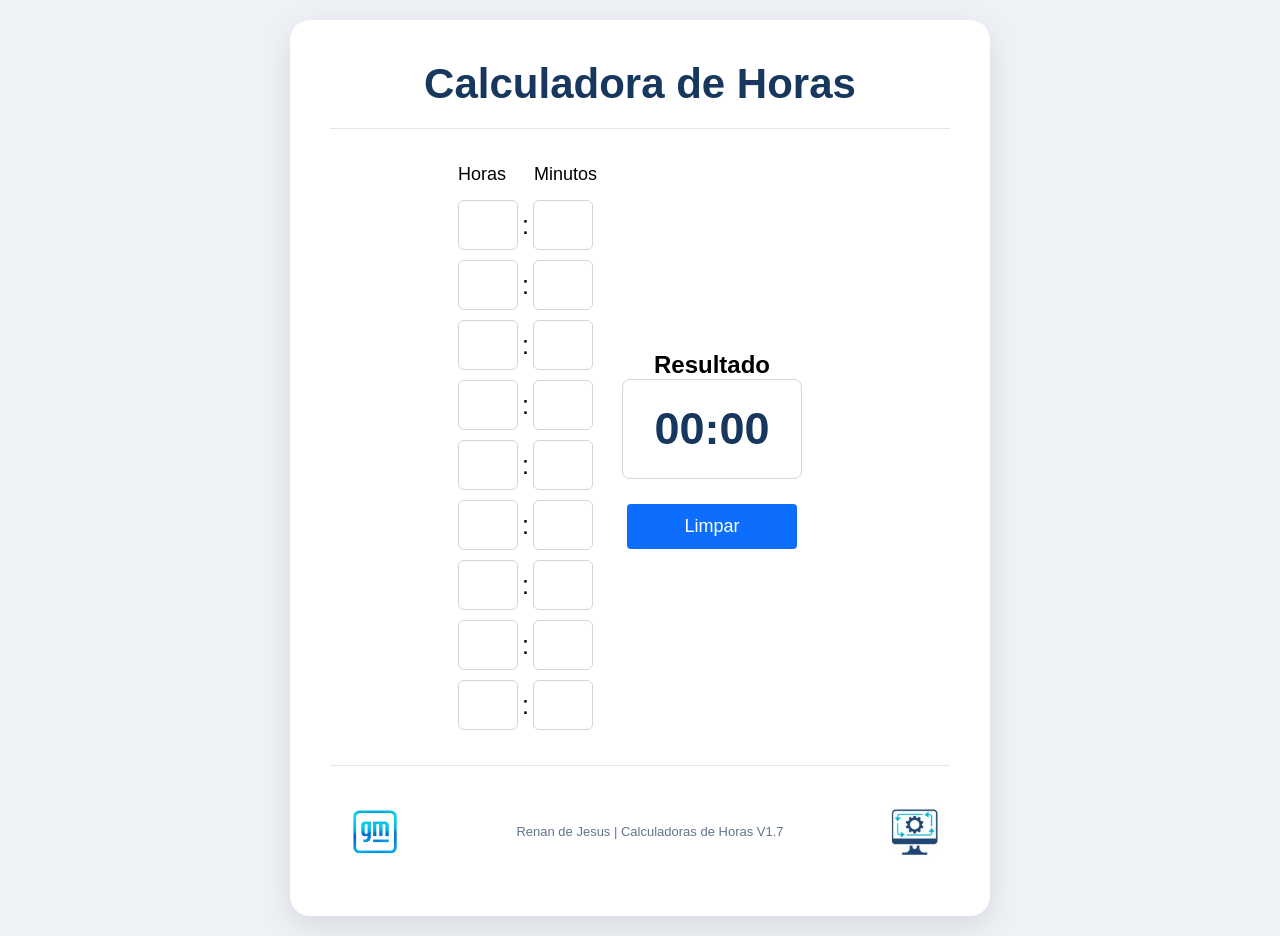
==== index.html @ 8ca66062 "Versão 1.7 Calculadora de Horas" ====
<!DOCTYPE html>
<html lang="pt-BR">

<head>
    <meta charset="UTF-8">
    <meta name="viewport" content="width=device-width, initial-scale=1.0">
    <title>Calculadora de Horas</title>

    <link rel="stylesheet" href="style.css">
</head>

<body>

    <main class="container">

        <div class="card-calculadora">

            <!-- TÍTULO -->
            <div class="card-header">
                <h1>Calculadora de Horas</h1>
            </div>

            <!-- CONTEÚDO -->
            <div class="conteudo-calculadora">

                <!-- ENTRADAS -->
                <div class="inputs">

                    <div class="cabecalho">
                        <span>Horas</span>
                        <span>Minutos</span>
                    </div>

                    <div class="linha">
                        <input type="number" class="hora">
                        <span>:</span>
                        <input type="number" class="minuto">
                    </div>

                    <div class="linha">
                        <input type="number" class="hora">
                        <span>:</span>
                        <input type="number" class="minuto">
                    </div>

                    <div class="linha">
                        <input type="number" class="hora">
                        <span>:</span>
                        <input type="number" class="minuto">
                    </div>

                    <div class="linha">
                        <input type="number" class="hora">
                        <span>:</span>
                        <input type="number" class="minuto">
                    </div>

                    <div class="linha">
                        <input type="number" class="hora">
                        <span>:</span>
                        <input type="number" class="minuto">
                    </div>

                    <div class="linha">
                        <input type="number" class="hora">
                        <span>:</span>
                        <input type="number" class="minuto">
                    </div>

                    <div class="linha">
                        <input type="number" class="hora">
                        <span>:</span>
                        <input type="number" class="minuto">
                    </div>

                    <div class="linha">
                        <input type="number" class="hora">
                        <span>:</span>
                        <input type="number" class="minuto">
                    </div>

                    <div class="linha">
                        <input type="number" class="hora">
                        <span>:</span>
                        <input type="number" class="minuto">
                    </div>

                </div>

                <!-- RESULTADO -->
                <div class="resultado-container">

                    <h2>Resultado</h2>

                    <div id="resultado">
                        00:00
                    </div>

                    <button id="btnLimpar">
                        Limpar
                    </button>

                </div>

            </div>



            <!-- ASSINATURA -->
            <div class="assinatura">

                <img src="assets/logo-gm.png" alt="Logo GM" class="logo-gm">

                <span>
                 Renan de Jesus | Calculadoras de Horas V1.7
                </span>

                <img src="assets/logo-manutencao.png" alt="Logo Manutenção" class="logo-manutencao">

            </div>

    </main>

    <script src="script.js"></script>

</body>

</html>
---- style.css ----
*{
    margin:0;
    padding:0;
    box-sizing:border-box;
}

body{
    font-family:'Segoe UI', sans-serif;
    background:#eef2f7;

}
header{
    background:#ffffff;
    padding:20px;
    text-align:center;
    box-shadow:0 2px 10px rgba(0,0,0,.08);
}

header h1{
    color:#17375e;
    font-size:48px;
    font-weight:700;
}

.cabecalho{
    display:flex;
    justify-content:center;
    gap:28px;

    margin-bottom:15px;

    font-size:18px;
    font-weight:500;
}


.linha{
    display:flex;
    align-items:center;
    gap:4px;
    margin-bottom:10px;
}

.linha input{
    width:60px;
    height:50px;
    text-align:center;
    font-size:22px;
    border:1px solid #d1d5db;
    border-radius:6px;
}

.linha span{
    font-size:25px;
}

.inputs{
    width:auto;
    margin-right:0;
}

.resultado-container{
    width:220px;

    display:flex;
    flex-direction:column;
    align-items:center;

    margin-top:187px;
}
.resultado-container h2{
    margin: left -20px;
}

#resultado{
    width:180px;
    height:100px;
    background:white;
    border:1px solid #d1d5db;
    border-radius:8px;

    display:flex;
    justify-content:center;
    align-items:center;

    font-size:45px;
    font-weight:bold;
    color:#17375e;

    margin-bottom:25px;
}
#btnLimpar{
    width:170px;
    height:45px;
    border:none;
    background:#0d6efd;
    color:white;
    font-size:18px;
    cursor:pointer;
    border-radius:4px;
}

#btnLimpar:hover{
    background:#0b5ed7;
}

.conteudo-calculadora{
    display:flex;
    justify-content:center;
    align-items:flex-start;

    gap:5px;
}

.card-header{
    text-align:center;

    margin-bottom:35px;
    padding-bottom:20px;

    border-bottom:1px solid #e5e7eb;
}

.card-header h1{
    color:#17375e;
    font-size:42px;
    font-weight:700;
}
.card-calculadora{
    background:#ffffff;

    width:700px;

    border-radius:20px;

    padding:40px;

    box-shadow:0 10px 30px rgba(0,0,0,.10);
}

.inputs{
    margin-right:0px;
}

.container{
    display:flex;
    justify-content:center;
    align-items:center;

    min-height:100vh;

    padding:20px;
}

.assinatura{
    width:100%;

    display:flex;
    justify-content:space-between;
    align-items:center;

    margin-top:25px;
    padding-top:20px;

    border-top:1px solid #e5e7eb;

    color:#64748b;
    font-size:13px;
}

.logo-rodape{

    width:60px;
    height:60px;
    object-fit:contain;
}

.logo-gm{

    width:90px;
    height:90px;        
    object-fit:contain;

}

.logo-manutencao{

    width:70px;
    height:70px;        
    object-fit:contain;

}
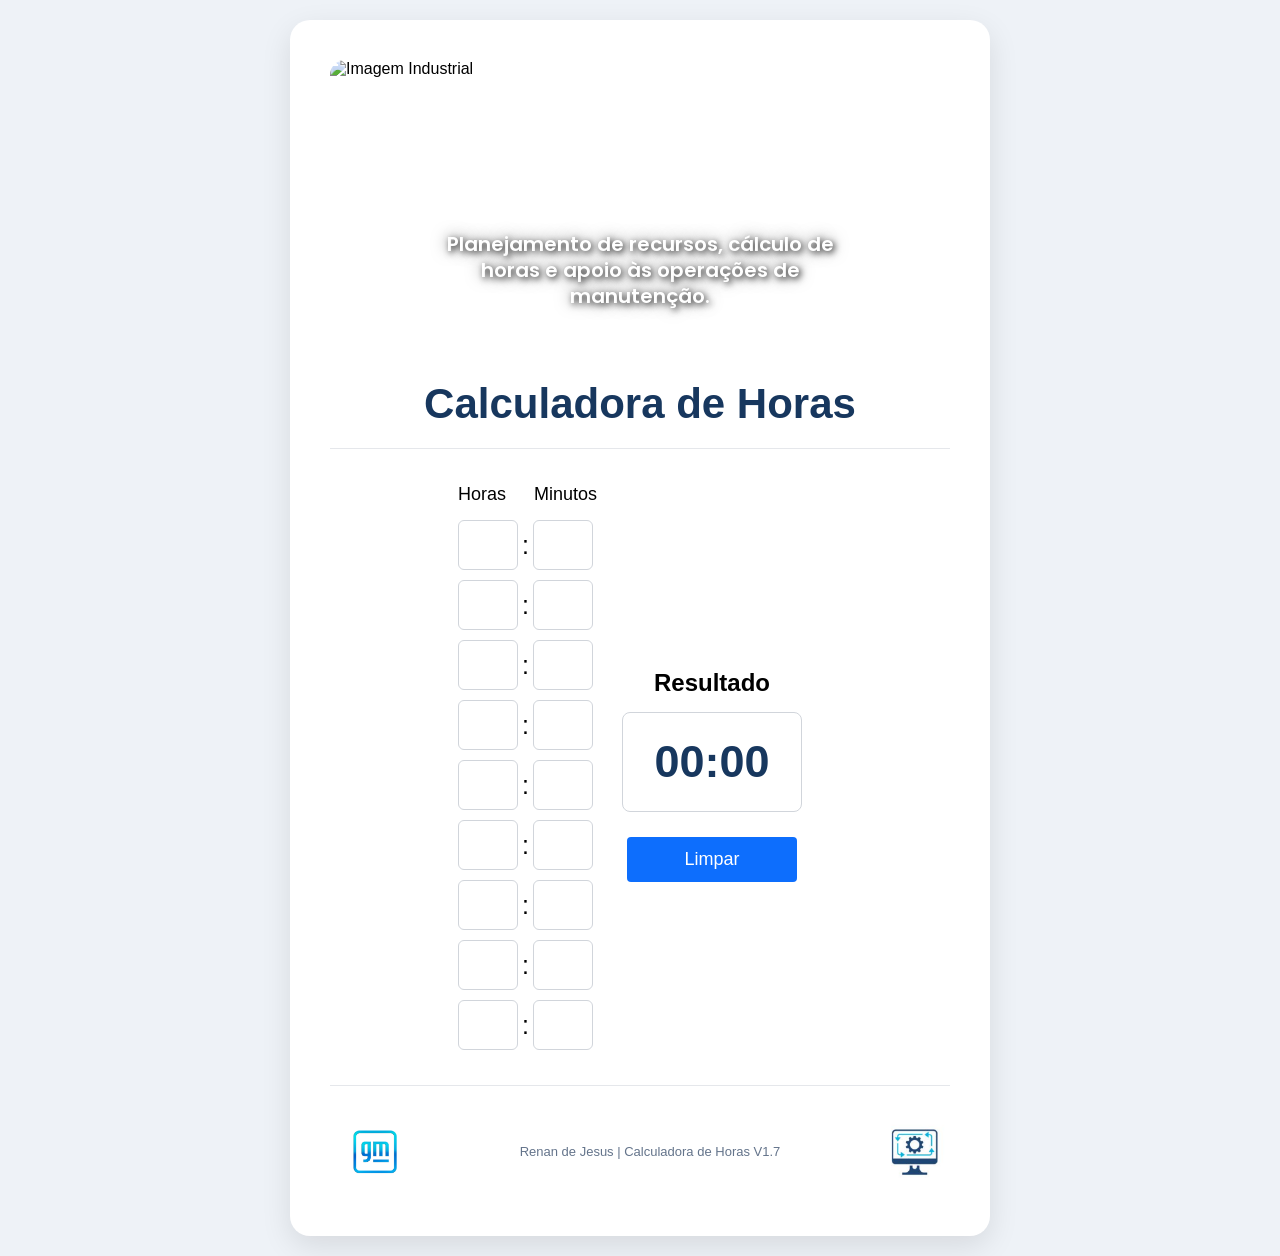
==== commit c9c8814b: "Add files via upload" ====
--- a/index.html
+++ b/index.html
@@ -2,12 +2,17 @@
 <html lang="pt-BR">
 
 <head>
-    <meta charset="UTF-8">
+  <meta charset="UTF-8">
     <meta name="viewport" content="width=device-width, initial-scale=1.0">
+
     <title>Calculadora de Horas</title>
 
+    <link rel="preconnect" href="https://fonts.googleapis.com">
+    <link rel="preconnect" href="https://fonts.gstatic.com" crossorigin>
+
+    <link href="https://fonts.googleapis.com/css2?family=Poppins:wght@400;600;700&display=swap" rel="stylesheet">
+
     <link rel="stylesheet" href="style.css">
-</head>
 
 <body>
 
@@ -15,13 +20,27 @@
 
         <div class="card-calculadora">
 
+            <div class="banner">
+
+                <img src="assets/banner-industria.png" alt="Imagem Industrial">
+
+                <div class="texto-banner">
+
+                    <p>
+                        Planejamento de recursos, cálculo de horas e apoio às operações de manutenção.
+                    </p>
+                </div>
+
+            </div>
             <!-- TÍTULO -->
-            <div class="card-header">
+            <div class=" card-header">
                 <h1>Calculadora de Horas</h1>
             </div>
 
+
+
             <!-- CONTEÚDO -->
-            <div class="conteudo-calculadora">
+            <div class=" conteudo-calculadora">
 
                 <!-- ENTRADAS -->
                 <div class="inputs">
@@ -112,7 +131,7 @@
                 <img src="assets/logo-gm.png" alt="Logo GM" class="logo-gm">
 
                 <span>
-                 Renan de Jesus | Calculadoras de Horas V1.7
+                    Renan de Jesus | Calculadora de Horas V1.7
                 </span>
 
                 <img src="assets/logo-manutencao.png" alt="Logo Manutenção" class="logo-manutencao">
--- a/style.css
+++ b/style.css
@@ -4,9 +4,11 @@
     box-sizing:border-box;
 }
 
+
 body{
     font-family:'Segoe UI', sans-serif;
     background:#eef2f7;
+
 
 }
 header{
@@ -16,30 +18,36 @@
     box-shadow:0 2px 10px rgba(0,0,0,.08);
 }
 
+
 header h1{
     color:#17375e;
     font-size:48px;
     font-weight:700;
 }
 
+
 .cabecalho{
     display:flex;
     justify-content:center;
     gap:28px;
 
+
     margin-bottom:15px;
+
 
     font-size:18px;
     font-weight:500;
 }
 
 
+
 .linha{
     display:flex;
     align-items:center;
     gap:4px;
     margin-bottom:10px;
 }
+
 
 .linha input{
     width:60px;
@@ -50,27 +58,33 @@
     border-radius:6px;
 }
 
+
 .linha span{
     font-size:25px;
 }
+
 
 .inputs{
     width:auto;
     margin-right:0;
 }
 
+
 .resultado-container{
     width:220px;
 
+
     display:flex;
     flex-direction:column;
     align-items:center;
 
-    margin-top:187px;
+
+    margin-top:170px;
 }
 .resultado-container h2{
-    margin: left -20px;
-}
+    margin: 15px;
+}
+
 
 #resultado{
     width:180px;
@@ -79,13 +93,16 @@
     border:1px solid #d1d5db;
     border-radius:8px;
 
+
     display:flex;
     justify-content:center;
     align-items:center;
+
 
     font-size:45px;
     font-weight:bold;
     color:#17375e;
+
 
     margin-bottom:25px;
 }
@@ -100,26 +117,33 @@
     border-radius:4px;
 }
 
+
 #btnLimpar:hover{
     background:#0b5ed7;
 }
 
+
 .conteudo-calculadora{
     display:flex;
     justify-content:center;
     align-items:flex-start;
 
+
     gap:5px;
 }
+
 
 .card-header{
     text-align:center;
 
+
     margin-bottom:35px;
     padding-bottom:20px;
 
+
     border-bottom:1px solid #e5e7eb;
 }
+
 
 .card-header h1{
     color:#17375e;
@@ -127,66 +151,192 @@
     font-weight:700;
 }
 .card-calculadora{
-    background:#ffffff;
+     background:#ffffff;
+
 
     width:700px;
 
+
     border-radius:20px;
 
+
     padding:40px;
 
+
     box-shadow:0 10px 30px rgba(0,0,0,.10);
 }
+
 
 .inputs{
     margin-right:0px;
 }
 
+
 .container{
     display:flex;
     justify-content:center;
     align-items:center;
 
+
     min-height:100vh;
 
+
     padding:20px;
 }
+
 
 .assinatura{
     width:100%;
 
+
     display:flex;
     justify-content:space-between;
     align-items:center;
+
 
     margin-top:25px;
     padding-top:20px;
 
+
     border-top:1px solid #e5e7eb;
+
 
     color:#64748b;
     font-size:13px;
 }
 
+
 .logo-rodape{
+
 
     width:60px;
     height:60px;
     object-fit:contain;
 }
 
+
 .logo-gm{
 
+
     width:90px;
-    height:90px;        
+    height:90px;
     object-fit:contain;
 
-}
+
+}
+
 
 .logo-manutencao{
 
+
     width:70px;
-    height:70px;        
+    height:70px;
     object-fit:contain;
 
+
+}
+
+/* BANNER */
+
+.banner{
+    position: relative;
+    width: 100%;
+    margin-bottom: 20px;
+    overflow: hidden;
+    border-radius: 15px;
+}
+
+.banner img{
+    width: 100%;
+    height: 300px;
+    object-fit: cover;
+    display: block;
+}
+
+.texto-banner{
+    position: absolute;
+    top: 70%;
+    left: 50%;
+    transform: translate(-50%, -50%);
+
+    width: 70%;
+    text-align: center;
+
+    font-family: 'Poppins', sans-serif;
+    font-size: 1px;
+    font-weight: 0;
+    line-height: 1.5;
+
+    color: #ffffff;
+
+    text-shadow:
+        2px 2px 6px rgba(0,0,0,.8),
+        0 0 15px rgba(0,0,0,.5);
+
+    background: transparent;
+    border: none;
+    border-radius: 0;
+    padding: 0;
+    box-shadow: none;
+}
+
+.texto-banner h2{
+    display:none;
+}
+
+.texto-banner p{
+    margin:0;
+    font-size:20px;
+    font-weight:600;
+    line-height:1.3;
+}
+
+/* CELULAR */
+@media (max-width: 768px){
+
+.card-calculadora{
+    
+    width:100%;
+    padding:20px;
+}
+
+.conteudo-calculadora{
+flex-direction:column;
+align-items:center;
+}
+
+
+.resultado-container{
+margin-top:30px;
+}
+
+
+.imagem-lateral{
+margin-top:20px;
+margin-left:0;
+}
+
+
+.imagem-lateral img{
+width:150px;
+height:auto;
+}
+
+
+.card-header h1{
+ font-size:32px;
+
+}
+
+.texto-banner{
+    width:90%;
+    font-size:18px;
+}
+
+.texto-banner p{
+    margin:0;
+    font-size:28px;
+    font-weight:800;
+
+}
 }
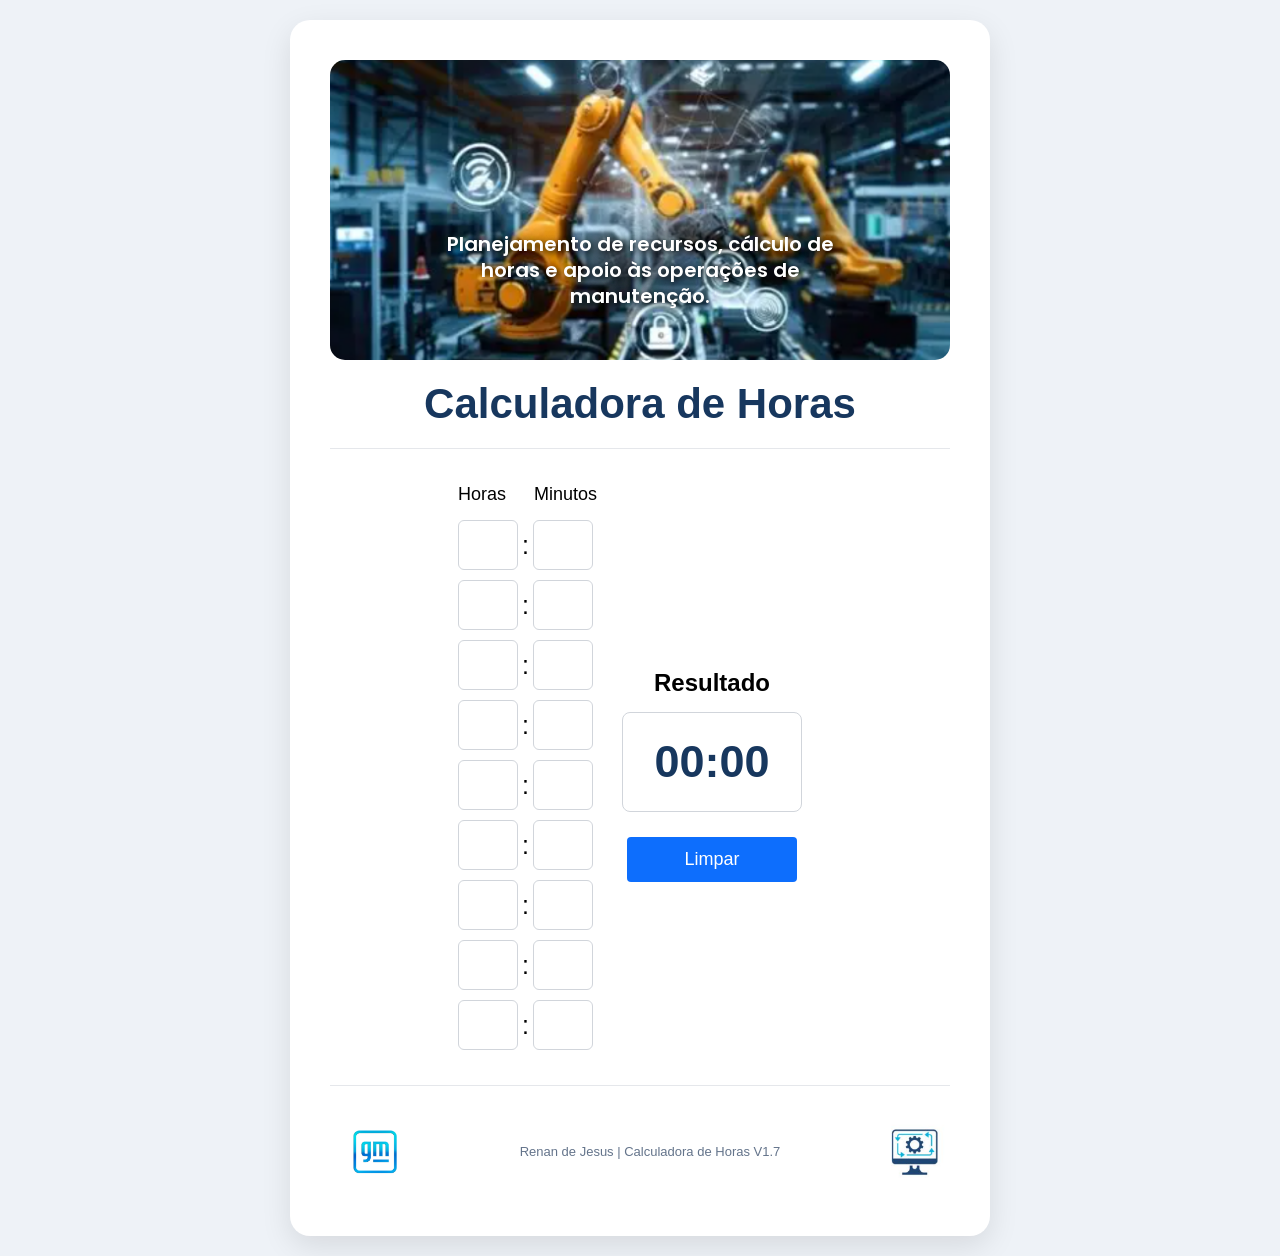
==== commit c6702f00: "Versao 1.7 - ajustes mobile e banner" ====
--- a/index.html
+++ b/index.html
@@ -2,7 +2,7 @@
 <html lang="pt-BR">
 
 <head>
-  <meta charset="UTF-8">
+    <meta charset="UTF-8">
     <meta name="viewport" content="width=device-width, initial-scale=1.0">
 
     <title>Calculadora de Horas</title>
--- a/style.css
+++ b/style.css
@@ -1,244 +1,248 @@
-*{
-    margin:0;
-    padding:0;
-    box-sizing:border-box;
-}
-
-
-body{
-    font-family:'Segoe UI', sans-serif;
-    background:#eef2f7;
-
-
-}
-header{
-    background:#ffffff;
-    padding:20px;
-    text-align:center;
-    box-shadow:0 2px 10px rgba(0,0,0,.08);
-}
-
-
-header h1{
-    color:#17375e;
-    font-size:48px;
-    font-weight:700;
-}
-
-
-.cabecalho{
-    display:flex;
-    justify-content:center;
-    gap:28px;
-
-
-    margin-bottom:15px;
-
-
-    font-size:18px;
-    font-weight:500;
-}
-
-
-
-.linha{
-    display:flex;
-    align-items:center;
-    gap:4px;
-    margin-bottom:10px;
-}
-
-
-.linha input{
-    width:60px;
-    height:50px;
-    text-align:center;
-    font-size:22px;
-    border:1px solid #d1d5db;
-    border-radius:6px;
-}
-
-
-.linha span{
-    font-size:25px;
-}
-
-
-.inputs{
-    width:auto;
-    margin-right:0;
-}
-
-
-.resultado-container{
-    width:220px;
-
-
-    display:flex;
-    flex-direction:column;
-    align-items:center;
-
-
-    margin-top:170px;
-}
-.resultado-container h2{
+* {
+    margin: 0;
+    padding: 0;
+    box-sizing: border-box;
+}
+
+
+body {
+    font-family: 'Segoe UI', sans-serif;
+    background: #eef2f7;
+
+
+}
+
+header {
+    background: #ffffff;
+    padding: 20px;
+    text-align: center;
+    box-shadow: 0 2px 10px rgba(0, 0, 0, .08);
+}
+
+
+header h1 {
+    color: #17375e;
+    font-size: 48px;
+    font-weight: 700;
+}
+
+
+.cabecalho {
+    display: flex;
+    justify-content: center;
+    gap: 28px;
+
+
+    margin-bottom: 15px;
+
+
+    font-size: 18px;
+    font-weight: 500;
+}
+
+
+
+.linha {
+    display: flex;
+    align-items: center;
+    gap: 4px;
+    margin-bottom: 10px;
+}
+
+
+.linha input {
+    width: 60px;
+    height: 50px;
+    text-align: center;
+    font-size: 22px;
+    border: 1px solid #d1d5db;
+    border-radius: 6px;
+}
+
+
+.linha span {
+    font-size: 25px;
+}
+
+
+.inputs {
+    width: auto;
+    margin-right: 0;
+}
+
+
+.resultado-container {
+    width: 220px;
+
+
+    display: flex;
+    flex-direction: column;
+    align-items: center;
+
+
+    margin-top: 170px;
+}
+
+.resultado-container h2 {
     margin: 15px;
 }
 
 
-#resultado{
-    width:180px;
-    height:100px;
-    background:white;
-    border:1px solid #d1d5db;
-    border-radius:8px;
-
-
-    display:flex;
-    justify-content:center;
-    align-items:center;
-
-
-    font-size:45px;
-    font-weight:bold;
-    color:#17375e;
-
-
-    margin-bottom:25px;
-}
-#btnLimpar{
-    width:170px;
-    height:45px;
-    border:none;
-    background:#0d6efd;
-    color:white;
-    font-size:18px;
-    cursor:pointer;
-    border-radius:4px;
-}
-
-
-#btnLimpar:hover{
-    background:#0b5ed7;
-}
-
-
-.conteudo-calculadora{
-    display:flex;
-    justify-content:center;
-    align-items:flex-start;
-
-
-    gap:5px;
-}
-
-
-.card-header{
-    text-align:center;
-
-
-    margin-bottom:35px;
-    padding-bottom:20px;
-
-
-    border-bottom:1px solid #e5e7eb;
-}
-
-
-.card-header h1{
-    color:#17375e;
-    font-size:42px;
-    font-weight:700;
-}
-.card-calculadora{
-     background:#ffffff;
-
-
-    width:700px;
-
-
-    border-radius:20px;
-
-
-    padding:40px;
-
-
-    box-shadow:0 10px 30px rgba(0,0,0,.10);
-}
-
-
-.inputs{
-    margin-right:0px;
-}
-
-
-.container{
-    display:flex;
-    justify-content:center;
-    align-items:center;
-
-
-    min-height:100vh;
-
-
-    padding:20px;
-}
-
-
-.assinatura{
-    width:100%;
-
-
-    display:flex;
-    justify-content:space-between;
-    align-items:center;
-
-
-    margin-top:25px;
-    padding-top:20px;
-
-
-    border-top:1px solid #e5e7eb;
-
-
-    color:#64748b;
-    font-size:13px;
-}
-
-
-.logo-rodape{
-
-
-    width:60px;
-    height:60px;
-    object-fit:contain;
-}
-
-
-.logo-gm{
-
-
-    width:90px;
-    height:90px;
-    object-fit:contain;
-
-
-}
-
-
-.logo-manutencao{
-
-
-    width:70px;
-    height:70px;
-    object-fit:contain;
+#resultado {
+    width: 180px;
+    height: 100px;
+    background: white;
+    border: 1px solid #d1d5db;
+    border-radius: 8px;
+
+
+    display: flex;
+    justify-content: center;
+    align-items: center;
+
+
+    font-size: 45px;
+    font-weight: bold;
+    color: #17375e;
+
+
+    margin-bottom: 25px;
+}
+
+#btnLimpar {
+    width: 170px;
+    height: 45px;
+    border: none;
+    background: #0d6efd;
+    color: white;
+    font-size: 18px;
+    cursor: pointer;
+    border-radius: 4px;
+}
+
+
+#btnLimpar:hover {
+    background: #0b5ed7;
+}
+
+
+.conteudo-calculadora {
+    display: flex;
+    justify-content: center;
+    align-items: flex-start;
+
+
+    gap: 5px;
+}
+
+
+.card-header {
+    text-align: center;
+
+
+    margin-bottom: 35px;
+    padding-bottom: 20px;
+
+
+    border-bottom: 1px solid #e5e7eb;
+}
+
+
+.card-header h1 {
+    color: #17375e;
+    font-size: 42px;
+    font-weight: 700;
+}
+
+.card-calculadora {
+    background: #ffffff;
+
+
+    width: 700px;
+
+
+    border-radius: 20px;
+
+
+    padding: 40px;
+
+
+    box-shadow: 0 10px 30px rgba(0, 0, 0, .10);
+}
+
+
+.inputs {
+    margin-right: 0px;
+}
+
+
+.container {
+    display: flex;
+    justify-content: center;
+    align-items: center;
+
+
+    min-height: 100vh;
+
+
+    padding: 20px;
+}
+
+
+.assinatura {
+    width: 100%;
+
+
+    display: flex;
+    justify-content: space-between;
+    align-items: center;
+
+
+    margin-top: 25px;
+    padding-top: 20px;
+
+
+    border-top: 1px solid #e5e7eb;
+
+
+    color: #64748b;
+    font-size: 13px;
+}
+
+
+.logo-rodape {
+
+
+    width: 60px;
+    height: 60px;
+    object-fit: contain;
+}
+
+
+.logo-gm {
+
+
+    width: 90px;
+    height: 90px;
+    object-fit: contain;
+
+
+}
+
+
+.logo-manutencao {
+
+
+    width: 70px;
+    height: 70px;
+    object-fit: contain;
 
 
 }
 
 /* BANNER */
 
-.banner{
+.banner {
     position: relative;
     width: 100%;
     margin-bottom: 20px;
@@ -246,14 +250,14 @@
     border-radius: 15px;
 }
 
-.banner img{
+.banner img {
     width: 100%;
     height: 300px;
     object-fit: cover;
     display: block;
 }
 
-.texto-banner{
+.texto-banner {
     position: absolute;
     top: 70%;
     left: 50%;
@@ -270,8 +274,8 @@
     color: #ffffff;
 
     text-shadow:
-        2px 2px 6px rgba(0,0,0,.8),
-        0 0 15px rgba(0,0,0,.5);
+        2px 2px 6px rgba(0, 0, 0, .8),
+        0 0 15px rgba(0, 0, 0, .5);
 
     background: transparent;
     border: none;
@@ -280,63 +284,61 @@
     box-shadow: none;
 }
 
-.texto-banner h2{
-    display:none;
-}
-
-.texto-banner p{
-    margin:0;
-    font-size:20px;
-    font-weight:600;
-    line-height:1.3;
+.texto-banner h2 {
+    display: none;
+}
+
+.texto-banner p {
+    margin: 0;
+    font-size: 20px;
+    font-weight: 600;
+    line-height: 1.3;
 }
 
 /* CELULAR */
-@media (max-width: 768px){
-
-.card-calculadora{
+@media (max-width:768px) {
+
+    .card-calculadora {
+        width: 100%;
+        padding: 15px;
+    }
+
+    .banner img {
+        width: 100%;
+        height: 190px;
+        object-fit: cover;
+    }
+
+    .texto-banner {
+        width: 80%;
+    }
+
+    .texto-banner p {
+        font-size: 15px;
+        font-weight: 600;
+    }
+
+    .resultado-container {
+        width: 140px;
+        margin-top: 200px;
+    }
+
+    #resultado {
+        width: 120px;
+        height: 60px;
+        font-size: 28px;
+    }
+
+    #btnLimpar {
+        width: 120px;
+        height: 35px;
+        font-size: 14px;
+    }
+
+    .card-header h1 {
+        font-size: 26px;
+        line-height: 1.2;
+    }
     
-    width:100%;
-    padding:20px;
-}
-
-.conteudo-calculadora{
-flex-direction:column;
-align-items:center;
-}
-
-
-.resultado-container{
-margin-top:30px;
-}
-
-
-.imagem-lateral{
-margin-top:20px;
-margin-left:0;
-}
-
-
-.imagem-lateral img{
-width:150px;
-height:auto;
-}
-
-
-.card-header h1{
- font-size:32px;
-
-}
-
-.texto-banner{
-    width:90%;
-    font-size:18px;
-}
-
-.texto-banner p{
-    margin:0;
-    font-size:28px;
-    font-weight:800;
-
-}
+
 }
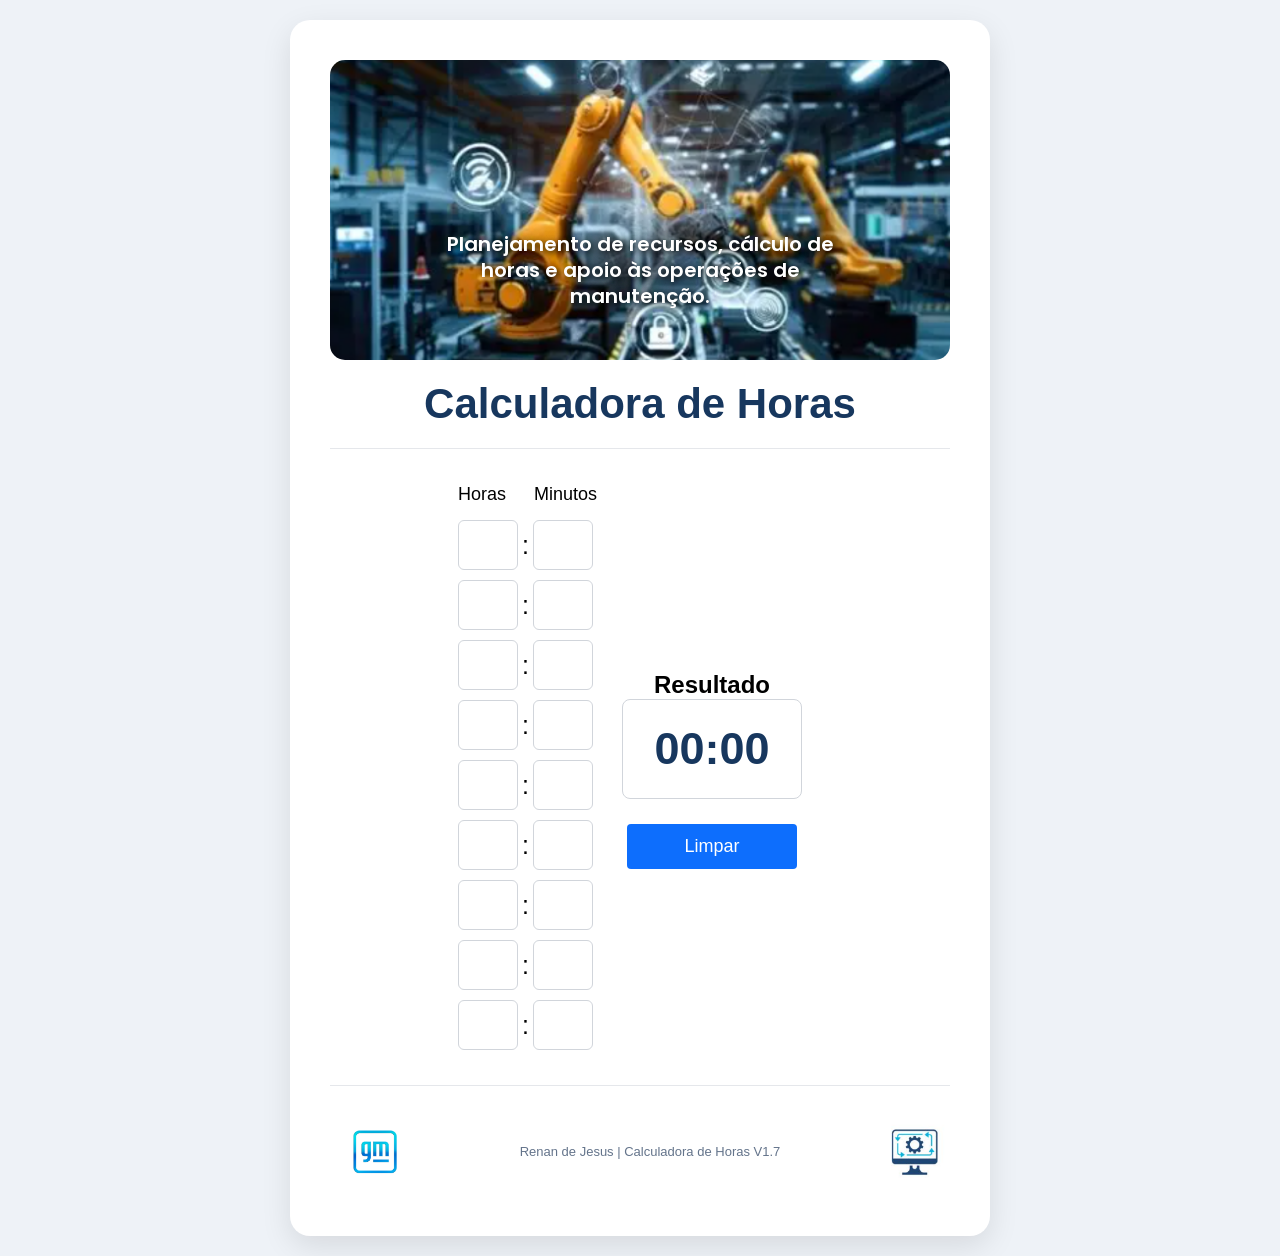
==== commit fc1c5d37: "Resolvido conflito do style.css" ====
--- a/index.html
+++ b/index.html
@@ -2,7 +2,7 @@
 <html lang="pt-BR">
 
 <head>
-    <meta charset="UTF-8">
+  <meta charset="UTF-8">
     <meta name="viewport" content="width=device-width, initial-scale=1.0">
 
     <title>Calculadora de Horas</title>
--- a/style.css
+++ b/style.css
@@ -8,6 +8,7 @@
 body {
     font-family: 'Segoe UI', sans-serif;
     background: #eef2f7;
+
 
 
 }
@@ -27,14 +28,12 @@
 }
 
 
-.cabecalho {
-    display: flex;
-    justify-content: center;
-    gap: 28px;
-
-
-    margin-bottom: 15px;
-
+.cabecalho{
+    display:flex;
+    justify-content:center;
+    gap:28px;
+
+    margin-bottom:15px;
 
     font-size: 18px;
     font-weight: 500;
@@ -71,40 +70,35 @@
 }
 
 
-.resultado-container {
-    width: 220px;
-
+.resultado-container{
+    width:220px;
 
     display: flex;
     flex-direction: column;
     align-items: center;
 
 
-    margin-top: 170px;
-}
-
-.resultado-container h2 {
-    margin: 15px;
-}
-
-
-#resultado {
-    width: 180px;
-    height: 100px;
-    background: white;
-    border: 1px solid #d1d5db;
-    border-radius: 8px;
-
-
-    display: flex;
-    justify-content: center;
-    align-items: center;
-
-
-    font-size: 45px;
-    font-weight: bold;
-    color: #17375e;
-
+    margin-top:187px;
+}
+.resultado-container h2{
+    margin: left -20px;
+}
+
+
+#resultado{
+    width:180px;
+    height:100px;
+    background:white;
+    border:1px solid #d1d5db;
+    border-radius:8px;
+
+    display:flex;
+    justify-content:center;
+    align-items:center;
+
+    font-size:45px;
+    font-weight:bold;
+    color:#17375e;
 
     margin-bottom: 25px;
 }
@@ -126,23 +120,20 @@
 }
 
 
-.conteudo-calculadora {
-    display: flex;
-    justify-content: center;
-    align-items: flex-start;
-
+.conteudo-calculadora{
+    display:flex;
+    justify-content:center;
+    align-items:flex-start;
 
     gap: 5px;
 }
 
 
-.card-header {
-    text-align: center;
-
-
-    margin-bottom: 35px;
-    padding-bottom: 20px;
-
+.card-header{
+    text-align:center;
+
+    margin-bottom:35px;
+    padding-bottom:20px;
 
     border-bottom: 1px solid #e5e7eb;
 }
@@ -153,19 +144,14 @@
     font-size: 42px;
     font-weight: 700;
 }
-
-.card-calculadora {
-    background: #ffffff;
-
-
-    width: 700px;
-
-
-    border-radius: 20px;
-
-
-    padding: 40px;
-
+.card-calculadora{
+    background:#ffffff;
+
+    width:700px;
+
+    border-radius:20px;
+
+    padding:40px;
 
     box-shadow: 0 10px 30px rgba(0, 0, 0, .10);
 }
@@ -176,42 +162,35 @@
 }
 
 
-.container {
-    display: flex;
-    justify-content: center;
-    align-items: center;
-
-
-    min-height: 100vh;
-
+.container{
+    display:flex;
+    justify-content:center;
+    align-items:center;
+
+    min-height:100vh;
 
     padding: 20px;
 }
 
 
-.assinatura {
-    width: 100%;
-
-
-    display: flex;
-    justify-content: space-between;
-    align-items: center;
-
-
-    margin-top: 25px;
-    padding-top: 20px;
-
-
-    border-top: 1px solid #e5e7eb;
-
+.assinatura{
+    width:100%;
+
+    display:flex;
+    justify-content:space-between;
+    align-items:center;
+
+    margin-top:25px;
+    padding-top:20px;
+
+    border-top:1px solid #e5e7eb;
 
     color: #64748b;
     font-size: 13px;
 }
 
 
-.logo-rodape {
-
+.logo-rodape{
 
     width: 60px;
     height: 60px;
@@ -219,30 +198,26 @@
 }
 
 
-.logo-gm {
-
-
-    width: 90px;
-    height: 90px;
-    object-fit: contain;
-
-
-}
-
-
-.logo-manutencao {
-
-
-    width: 70px;
-    height: 70px;
-    object-fit: contain;
+.logo-gm{
+
+    width:90px;
+    height:90px;        
+    object-fit:contain;
+
+}
+
+.logo-manutencao{
+
+    width:70px;
+    height:70px;        
+    object-fit:contain;
 
 
 }
 
 /* BANNER */
 
-.banner {
+.banner{
     position: relative;
     width: 100%;
     margin-bottom: 20px;
@@ -250,14 +225,14 @@
     border-radius: 15px;
 }
 
-.banner img {
+.banner img{
     width: 100%;
     height: 300px;
     object-fit: cover;
     display: block;
 }
 
-.texto-banner {
+.texto-banner{
     position: absolute;
     top: 70%;
     left: 50%;
@@ -274,8 +249,8 @@
     color: #ffffff;
 
     text-shadow:
-        2px 2px 6px rgba(0, 0, 0, .8),
-        0 0 15px rgba(0, 0, 0, .5);
+        2px 2px 6px rgba(0,0,0,.8),
+        0 0 15px rgba(0,0,0,.5);
 
     background: transparent;
     border: none;
@@ -284,61 +259,63 @@
     box-shadow: none;
 }
 
-.texto-banner h2 {
-    display: none;
-}
-
-.texto-banner p {
-    margin: 0;
-    font-size: 20px;
-    font-weight: 600;
-    line-height: 1.3;
+.texto-banner h2{
+    display:none;
+}
+
+.texto-banner p{
+    margin:0;
+    font-size:20px;
+    font-weight:600;
+    line-height:1.3;
 }
 
 /* CELULAR */
-@media (max-width:768px) {
-
-    .card-calculadora {
-        width: 100%;
-        padding: 15px;
-    }
-
-    .banner img {
-        width: 100%;
-        height: 190px;
-        object-fit: cover;
-    }
-
-    .texto-banner {
-        width: 80%;
-    }
-
-    .texto-banner p {
-        font-size: 15px;
-        font-weight: 600;
-    }
-
-    .resultado-container {
-        width: 140px;
-        margin-top: 200px;
-    }
-
-    #resultado {
-        width: 120px;
-        height: 60px;
-        font-size: 28px;
-    }
-
-    #btnLimpar {
-        width: 120px;
-        height: 35px;
-        font-size: 14px;
-    }
-
-    .card-header h1 {
-        font-size: 26px;
-        line-height: 1.2;
-    }
+@media (max-width: 768px){
+
+.card-calculadora{
     
-
+    width:100%;
+    padding:20px;
+}
+
+.conteudo-calculadora{
+flex-direction:column;
+align-items:center;
+}
+
+
+.resultado-container{
+margin-top:30px;
+}
+
+
+.imagem-lateral{
+margin-top:20px;
+margin-left:0;
+}
+
+
+.imagem-lateral img{
+width:150px;
+height:auto;
+}
+
+
+.card-header h1{
+ font-size:32px;
+
+}
+
+.texto-banner{
+    width:90%;
+    font-size:18px;
+}
+
+.texto-banner p{
+    margin:0;
+    font-size:28px;
+    font-weight:800;
+
+}
 }
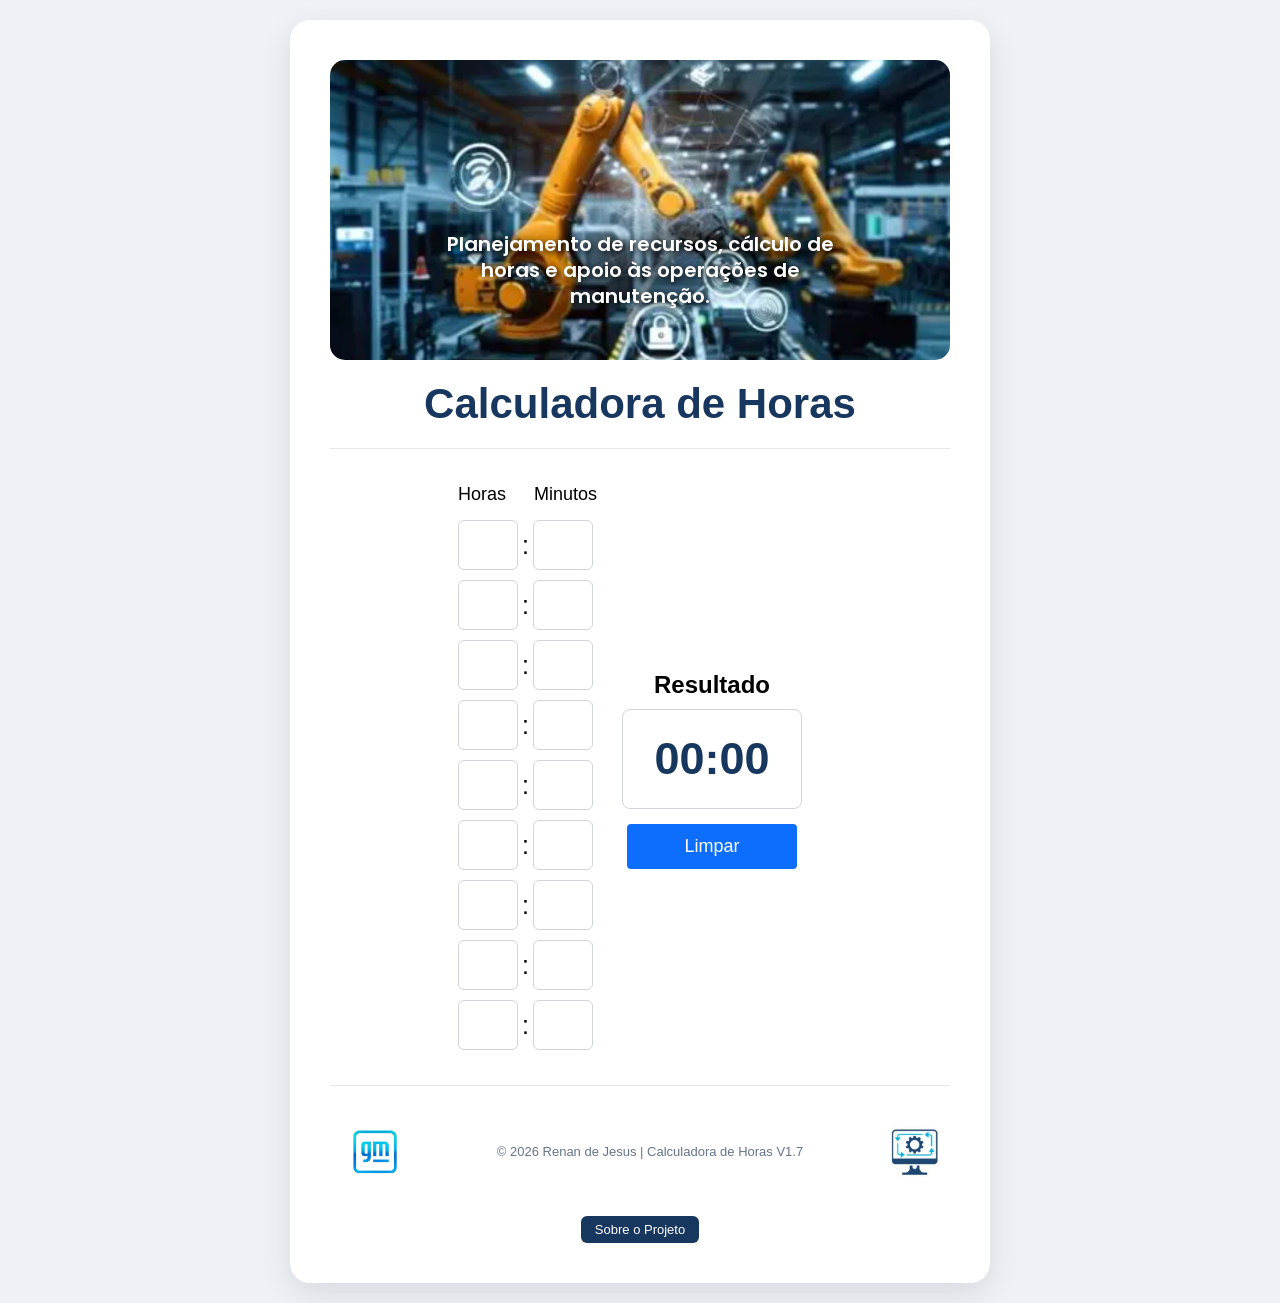
==== commit 0773ec41: "Adicionada pagina sobre e ajustes de layout" ====
--- a/index.html
+++ b/index.html
@@ -2,7 +2,7 @@
 <html lang="pt-BR">
 
 <head>
-  <meta charset="UTF-8">
+    <meta charset="UTF-8">
     <meta name="viewport" content="width=device-width, initial-scale=1.0">
 
     <title>Calculadora de Horas</title>
@@ -131,12 +131,22 @@
                 <img src="assets/logo-gm.png" alt="Logo GM" class="logo-gm">
 
                 <span>
-                    Renan de Jesus | Calculadora de Horas V1.7
+                    © 2026 Renan de Jesus | Calculadora de Horas V1.7
                 </span>
 
                 <img src="assets/logo-manutencao.png" alt="Logo Manutenção" class="logo-manutencao">
 
             </div>
+
+            <!-- BOTÃO SOBRE O PROJETO -->
+            <div style="text-align:center; margin-top:20px;">
+
+                <a href="sobre.html" class="btn-sobre">
+                    Sobre o Projeto
+                </a>
+
+            </div>
+            
 
     </main>
 
--- a/style.css
+++ b/style.css
@@ -28,12 +28,12 @@
 }
 
 
-.cabecalho{
-    display:flex;
-    justify-content:center;
-    gap:28px;
-
-    margin-bottom:15px;
+.cabecalho {
+    display: flex;
+    justify-content: center;
+    gap: 28px;
+
+    margin-bottom: 15px;
 
     font-size: 18px;
     font-weight: 500;
@@ -70,37 +70,38 @@
 }
 
 
-.resultado-container{
-    width:220px;
+.resultado-container {
+    width: 220px;
 
     display: flex;
     flex-direction: column;
     align-items: center;
 
 
-    margin-top:187px;
-}
-.resultado-container h2{
-    margin: left -20px;
-}
-
-
-#resultado{
-    width:180px;
-    height:100px;
-    background:white;
-    border:1px solid #d1d5db;
-    border-radius:8px;
-
-    display:flex;
-    justify-content:center;
-    align-items:center;
-
-    font-size:45px;
-    font-weight:bold;
-    color:#17375e;
-
-    margin-bottom: 25px;
+    margin-top: 187px;
+}
+
+.resultado-container h2 {
+    margin: 0 0 10px 0;
+}
+
+
+#resultado {
+    width: 180px;
+    height: 100px;
+    background: white;
+    border: 1px solid #d1d5db;
+    border-radius: 8px;
+
+    display: flex;
+    justify-content: center;
+    align-items: center;
+
+    font-size: 45px;
+    font-weight: bold;
+    color: #17375e;
+
+    margin-bottom: 15px;
 }
 
 #btnLimpar {
@@ -120,20 +121,20 @@
 }
 
 
-.conteudo-calculadora{
-    display:flex;
-    justify-content:center;
-    align-items:flex-start;
+.conteudo-calculadora {
+    display: flex;
+    justify-content: center;
+    align-items: flex-start;
 
     gap: 5px;
 }
 
 
-.card-header{
-    text-align:center;
-
-    margin-bottom:35px;
-    padding-bottom:20px;
+.card-header {
+    text-align: center;
+
+    margin-bottom: 35px;
+    padding-bottom: 20px;
 
     border-bottom: 1px solid #e5e7eb;
 }
@@ -144,14 +145,15 @@
     font-size: 42px;
     font-weight: 700;
 }
-.card-calculadora{
-    background:#ffffff;
-
-    width:700px;
-
-    border-radius:20px;
-
-    padding:40px;
+
+.card-calculadora {
+    background: #ffffff;
+
+    width: 700px;
+
+    border-radius: 20px;
+
+    padding: 40px;
 
     box-shadow: 0 10px 30px rgba(0, 0, 0, .10);
 }
@@ -162,35 +164,35 @@
 }
 
 
-.container{
-    display:flex;
-    justify-content:center;
-    align-items:center;
-
-    min-height:100vh;
+.container {
+    display: flex;
+    justify-content: center;
+    align-items: center;
+
+    min-height: 100vh;
 
     padding: 20px;
 }
 
 
-.assinatura{
-    width:100%;
-
-    display:flex;
-    justify-content:space-between;
-    align-items:center;
-
-    margin-top:25px;
-    padding-top:20px;
-
-    border-top:1px solid #e5e7eb;
+.assinatura {
+    width: 100%;
+
+    display: flex;
+    justify-content: space-between;
+    align-items: center;
+
+    margin-top: 25px;
+    padding-top: 20px;
+
+    border-top: 1px solid #e5e7eb;
 
     color: #64748b;
     font-size: 13px;
 }
 
 
-.logo-rodape{
+.logo-rodape {
 
     width: 60px;
     height: 60px;
@@ -198,26 +200,26 @@
 }
 
 
-.logo-gm{
-
-    width:90px;
-    height:90px;        
-    object-fit:contain;
-
-}
-
-.logo-manutencao{
-
-    width:70px;
-    height:70px;        
-    object-fit:contain;
+.logo-gm {
+
+    width: 90px;
+    height: 90px;
+    object-fit: contain;
+
+}
+
+.logo-manutencao {
+
+    width: 70px;
+    height: 70px;
+    object-fit: contain;
 
 
 }
 
 /* BANNER */
 
-.banner{
+.banner {
     position: relative;
     width: 100%;
     margin-bottom: 20px;
@@ -225,14 +227,14 @@
     border-radius: 15px;
 }
 
-.banner img{
+.banner img {
     width: 100%;
     height: 300px;
     object-fit: cover;
     display: block;
 }
 
-.texto-banner{
+.texto-banner {
     position: absolute;
     top: 70%;
     left: 50%;
@@ -249,8 +251,8 @@
     color: #ffffff;
 
     text-shadow:
-        2px 2px 6px rgba(0,0,0,.8),
-        0 0 15px rgba(0,0,0,.5);
+        2px 2px 6px rgba(0, 0, 0, .8),
+        0 0 15px rgba(0, 0, 0, .5);
 
     background: transparent;
     border: none;
@@ -259,63 +261,86 @@
     box-shadow: none;
 }
 
-.texto-banner h2{
-    display:none;
-}
-
-.texto-banner p{
-    margin:0;
-    font-size:20px;
-    font-weight:600;
-    line-height:1.3;
+.texto-banner h2 {
+    display: none;
+}
+
+.texto-banner p {
+    margin: 0;
+    font-size: 20px;
+    font-weight: 600;
+    line-height: 1.3;
+}
+
+/* ==========================
+   BOTÕES DE NAVEGAÇÃO
+========================== */
+
+.btn-sobre,
+.btn-voltar {
+    display: inline-block;
+    background: #17375e;
+    color: white;
+    text-decoration: none;
+    padding: 6px 14px;
+    border-radius: 6px;
+    font-size: 13px;
+    font-weight: 500;
+    transition: 0.3s;
+}
+
+.btn-sobre:hover,
+.btn-voltar:hover {
+    background: #0d6efd;
 }
 
 /* CELULAR */
-@media (max-width: 768px){
-
-.card-calculadora{
-    
-    width:100%;
-    padding:20px;
-}
-
-.conteudo-calculadora{
-flex-direction:column;
-align-items:center;
-}
-
-
-.resultado-container{
-margin-top:30px;
-}
-
-
-.imagem-lateral{
-margin-top:20px;
-margin-left:0;
-}
-
-
-.imagem-lateral img{
-width:150px;
-height:auto;
-}
-
-
-.card-header h1{
- font-size:32px;
-
-}
-
-.texto-banner{
-    width:90%;
-    font-size:18px;
-}
-
-.texto-banner p{
-    margin:0;
-    font-size:28px;
-    font-weight:800;
-
-}
+@media (max-width:768px) {
+
+    .card-calculadora {
+        width: 100%;
+        padding: 15px;
+    }
+
+    .banner img {
+        width: 100%;
+        height: 180px;
+        object-fit: cover;
+    }
+
+    .texto-banner {
+        width: 80%;
+        top: 65%;
+        left: 50%;
+        transform: translate(-50%, -50%);
+    }
+
+    .texto-banner p {
+        font-size: 15px;
+        font-weight: 600;
+        line-height: 1.3;
+        text-align: center;
+    }
+
+    .card-header h1 {
+        font-size: 26px;
+    }
+
+    .resultado-container {
+        width: 140px;
+        margin-top: 225px;
+    }
+
+    #resultado {
+        width: 120px;
+        height: 60px;
+        font-size: 28px;
+    }
+
+    #btnLimpar {
+        width: 120px;
+        height: 35px;
+        font-size: 14px;
+
+    }
 }
